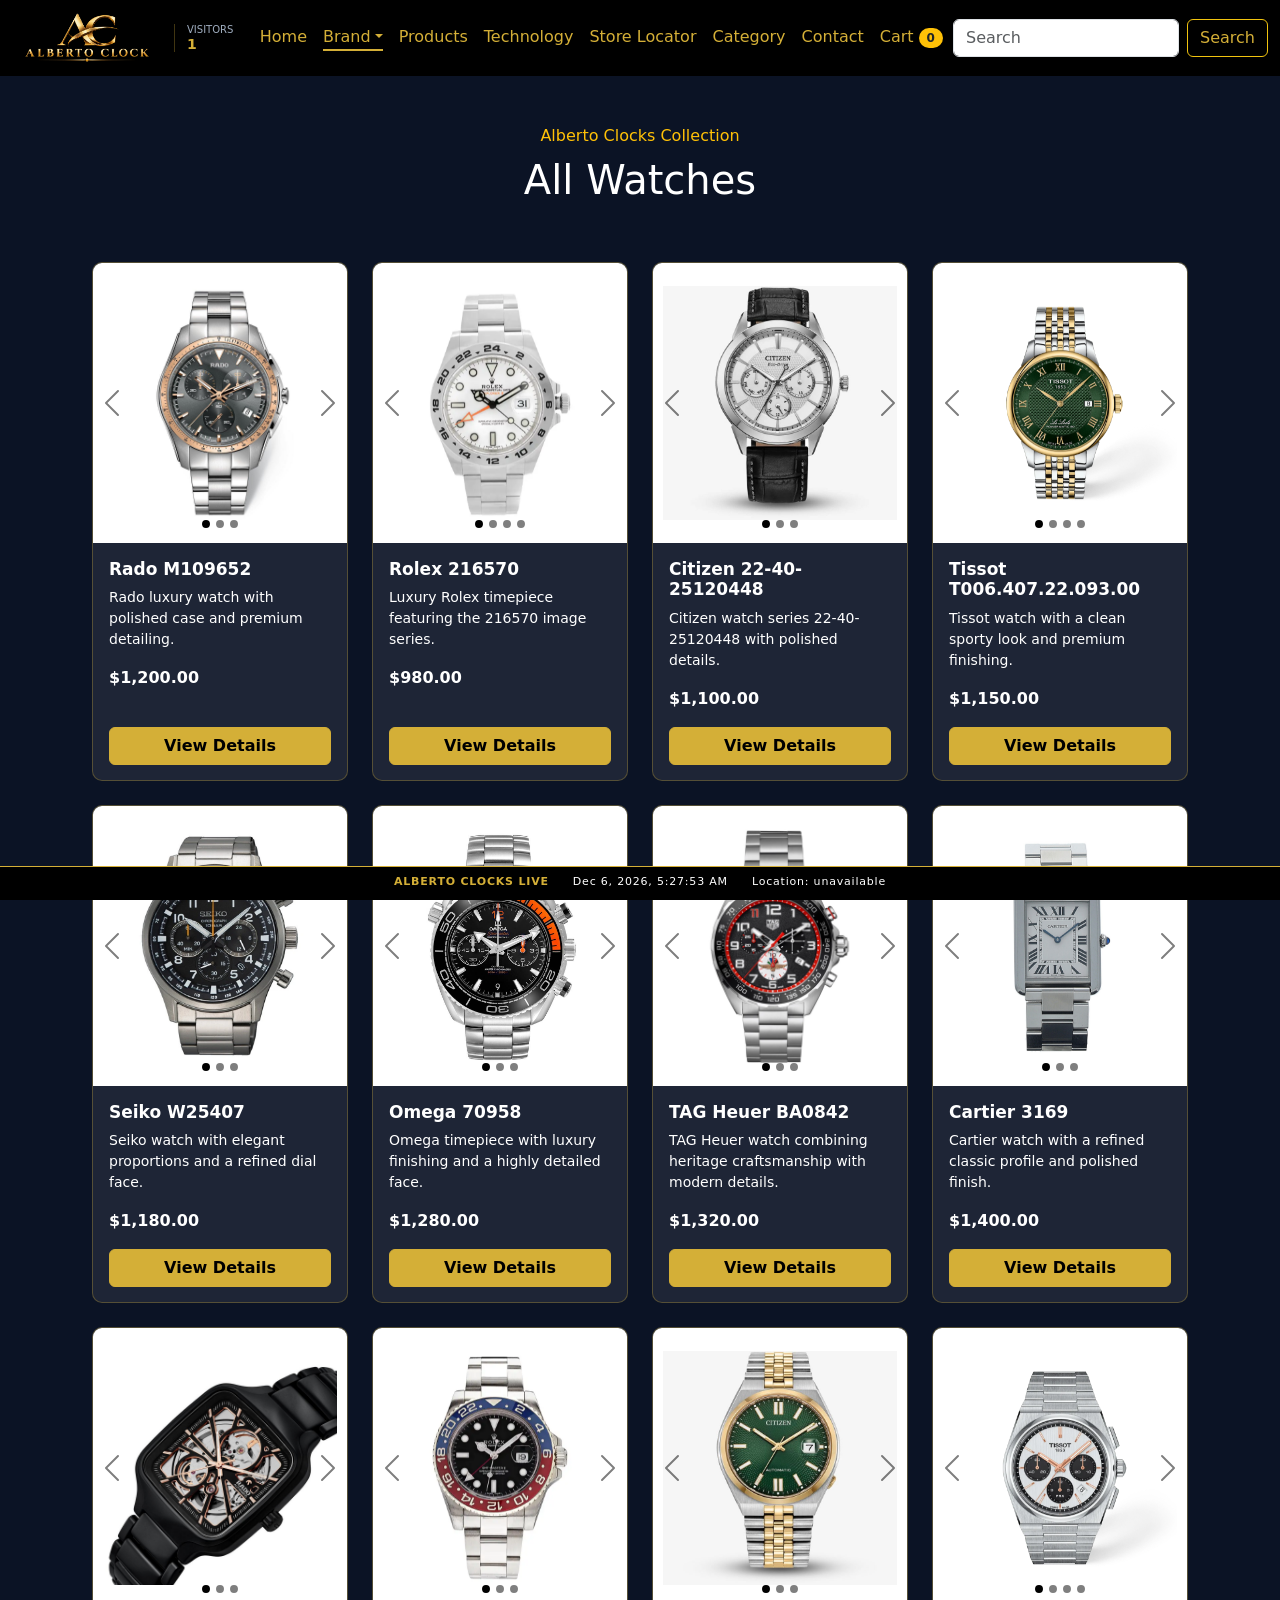
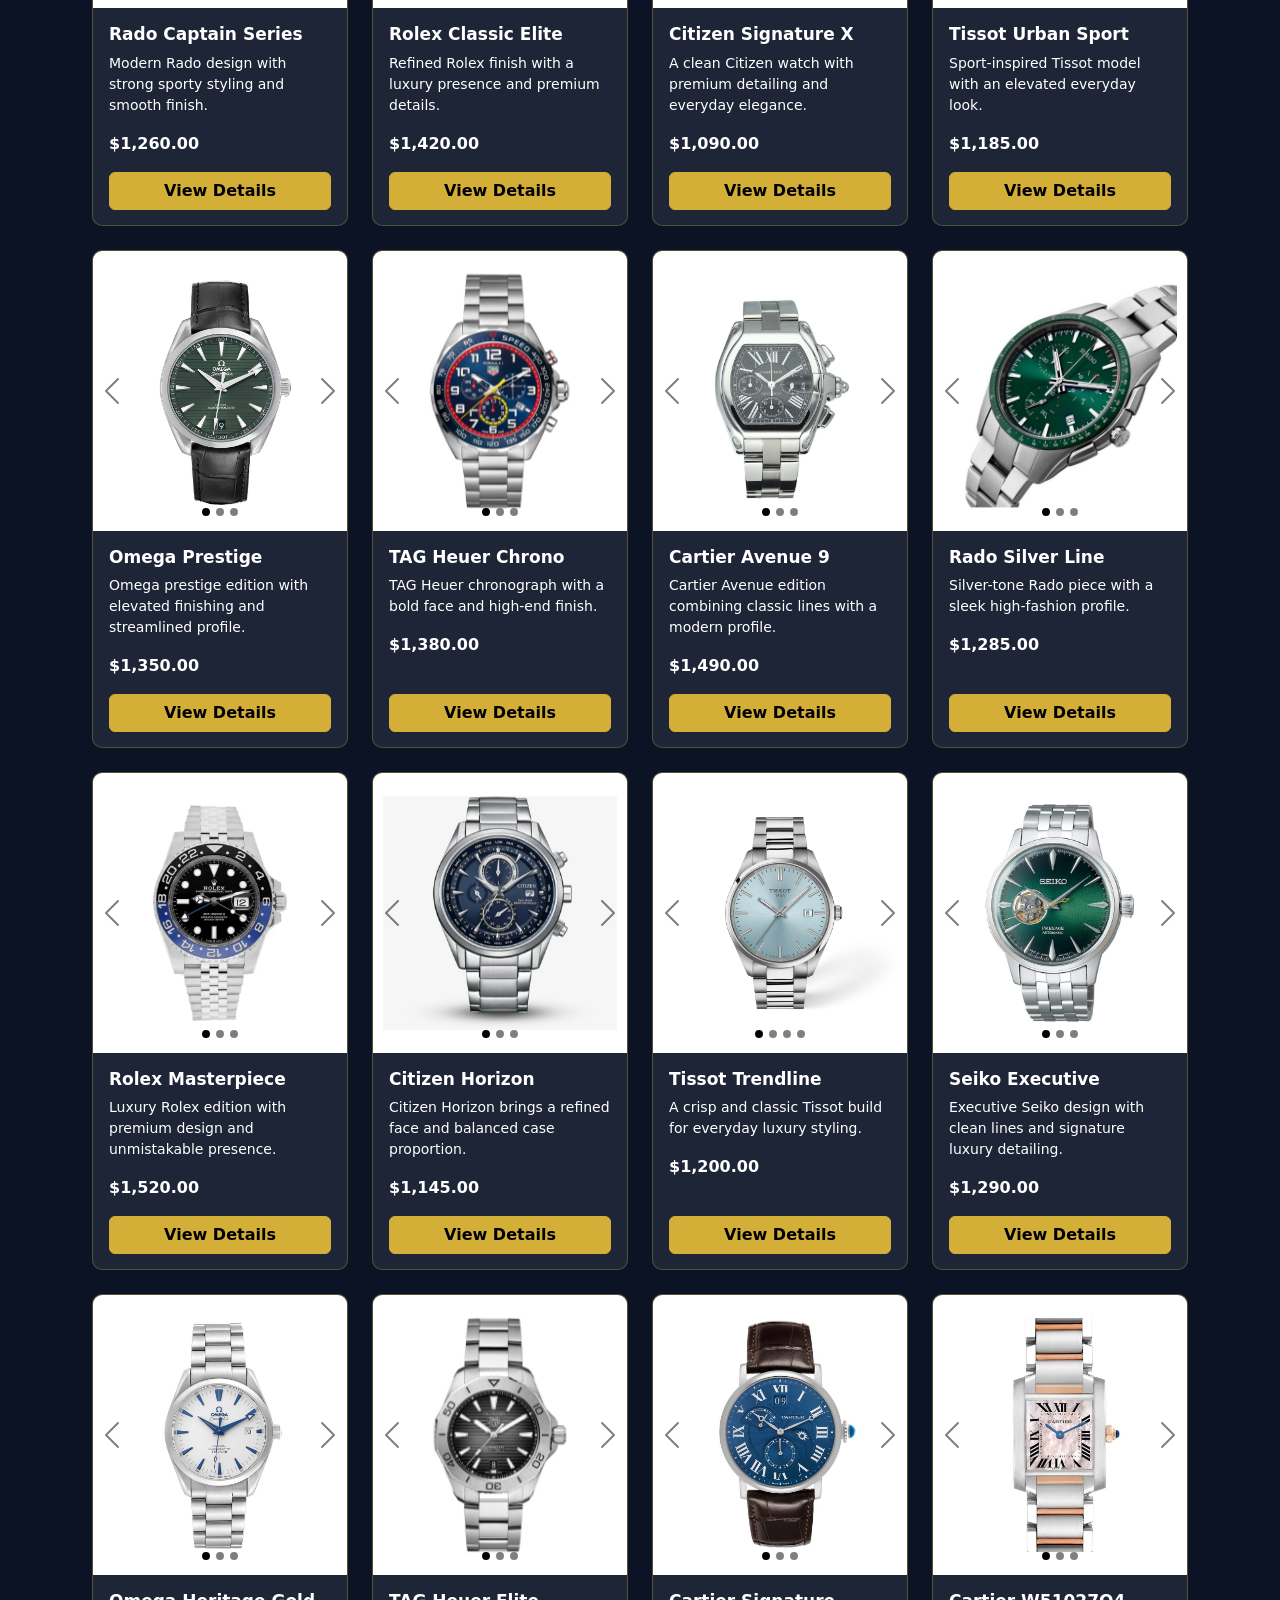
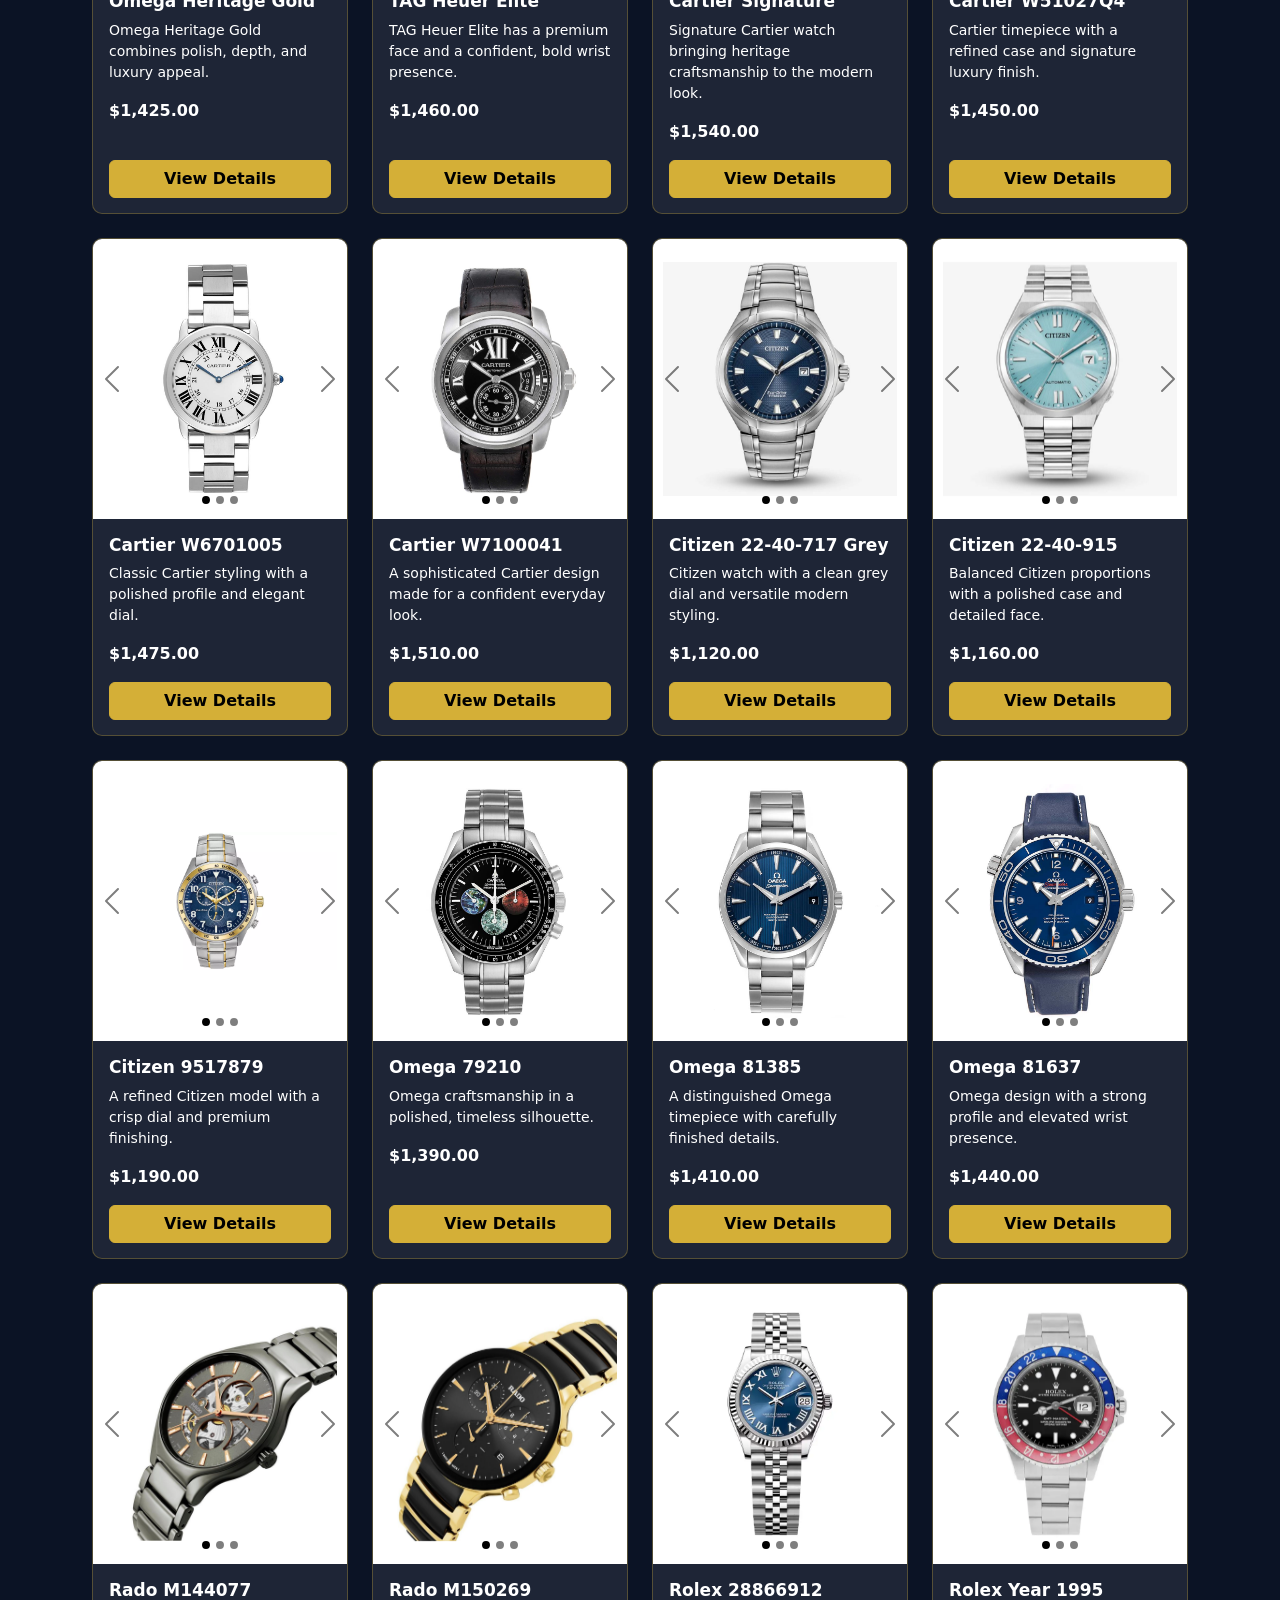
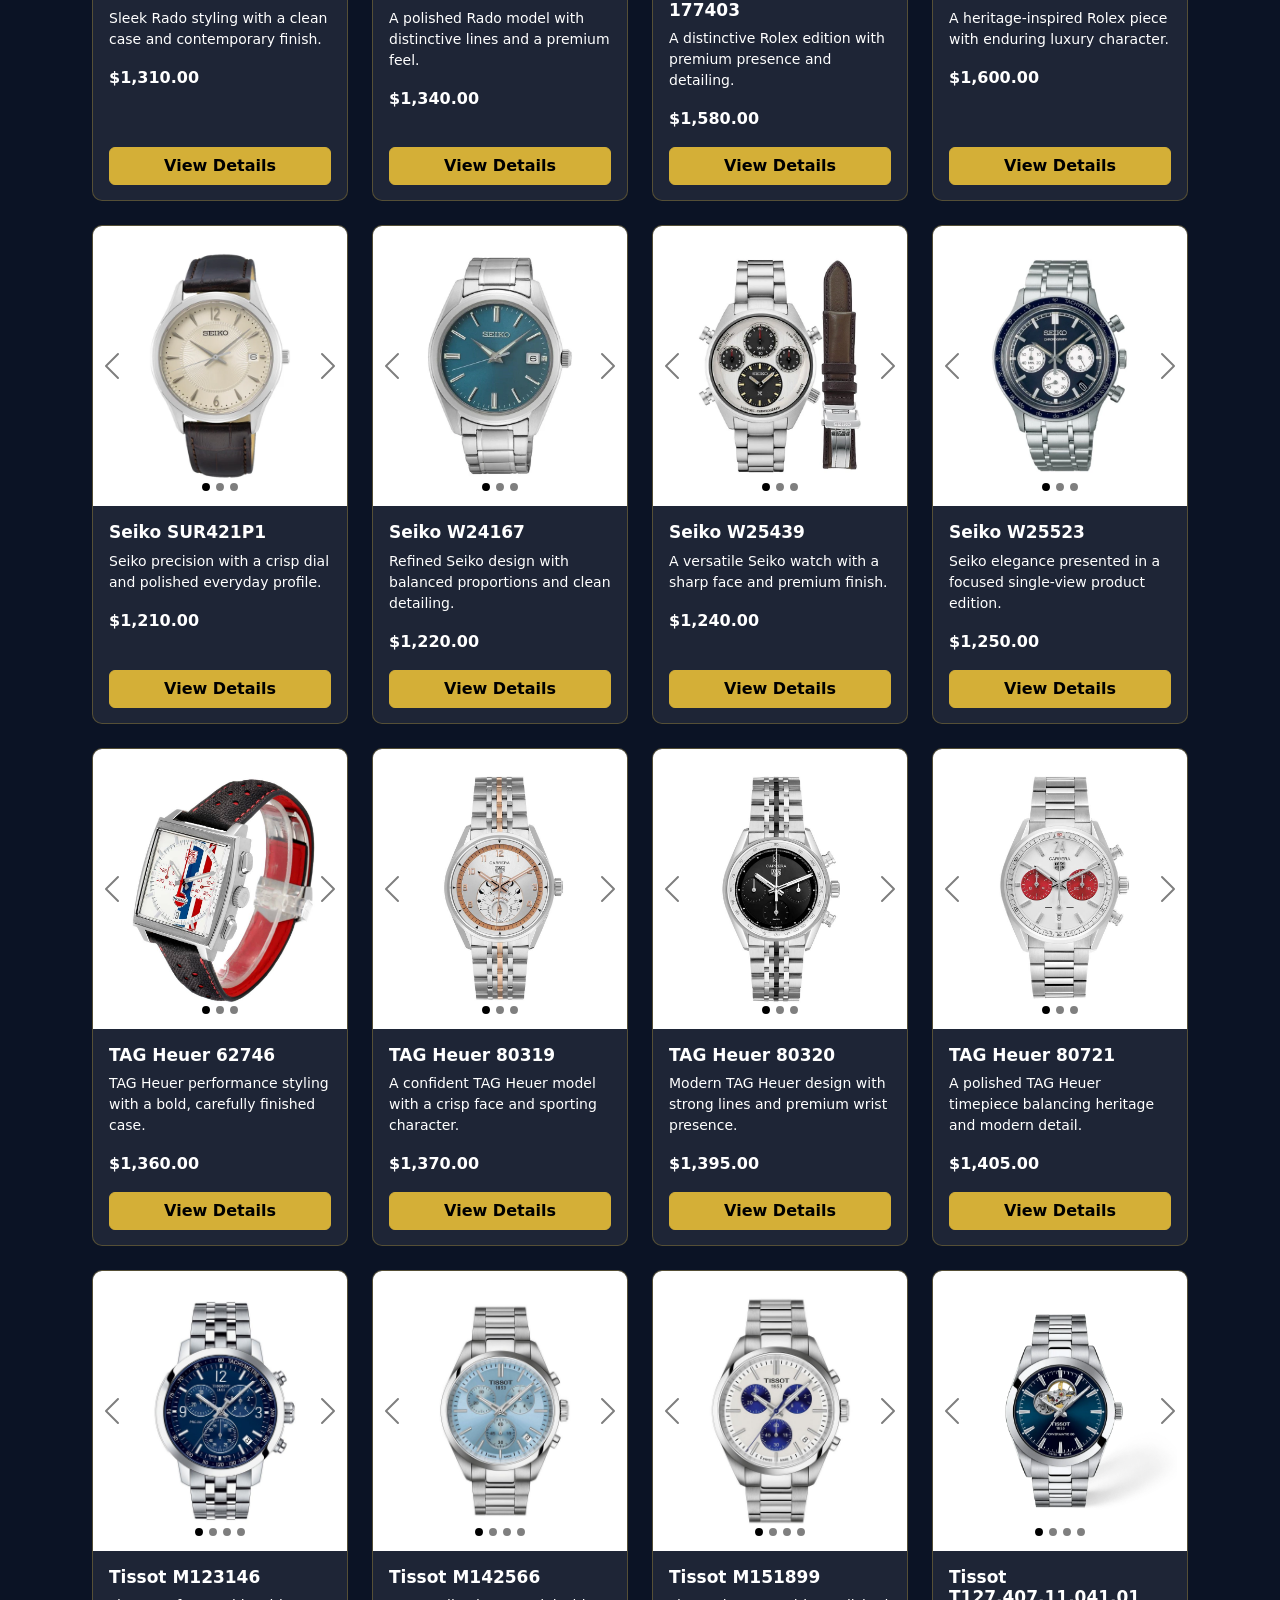
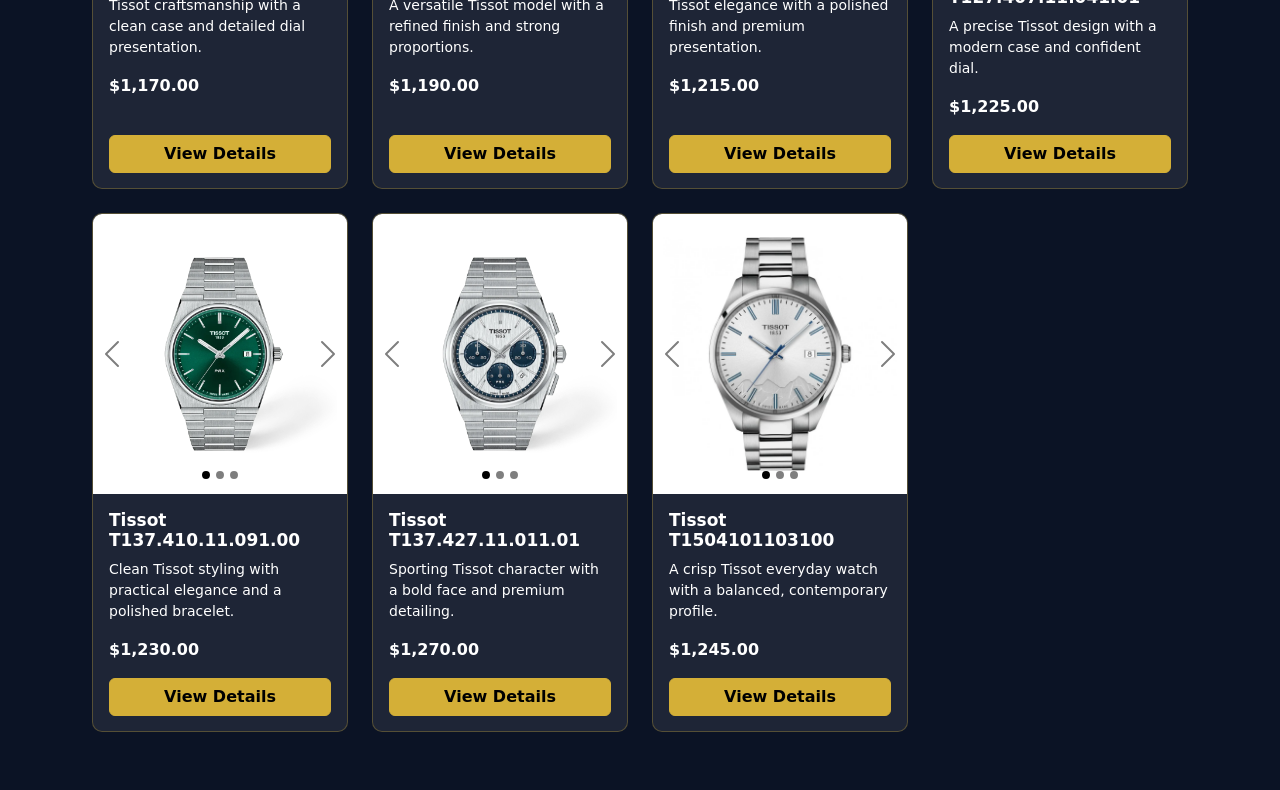
==== brand.html @ b08af7c0 "changes" ====
<!DOCTYPE html>
<html lang="en">
<head>
    <meta charset="UTF-8" />
    <meta name="viewport" content="width=device-width, initial-scale=1.0" />
    <title>Brand Watches - Alberto Clocks</title>
    <link href="https://cdn.jsdelivr.net/npm/bootstrap@5.3.8/dist/css/bootstrap.min.css" rel="stylesheet" />
    <link rel="stylesheet" href="style.css" />
</head>
<body data-brand-page="true">
    <nav class="navbar navbar-expand-lg">
        <div class="container-fluid">
            <a class="navbar-brand" href="index.html"><img src="Logo/logo.png" class="logo" alt="Alberto Clocks logo"></a>
            <button class="navbar-toggler" type="button" data-bs-toggle="collapse" data-bs-target="#navbarSupportedContent" aria-controls="navbarSupportedContent" aria-expanded="false" aria-label="Toggle navigation">
                <span class="navbar-toggler-icon"></span>
            </button>
            <div class="collapse navbar-collapse" id="navbarSupportedContent">
                <ul class="navbar-nav mx-auto mb-2 mb-lg-0">
                    <li class="nav-item"><a class="nav-link" href="index.html">Home</a></li>
                    <li class="nav-item dropdown">
                        <a class="nav-link dropdown-toggle active" href="#" role="button" data-bs-toggle="dropdown">Brand</a>
                        <ul class="dropdown-menu luxury-dropdown">
                            <li><a class="dropdown-item" href="brand.html?brand=Rado">Rado</a></li>
                            <li><a class="dropdown-item" href="brand.html?brand=Rolex">Rolex</a></li>
                            <li><a class="dropdown-item" href="brand.html?brand=Seiko">Seiko</a></li>
                            <li><a class="dropdown-item" href="brand.html?brand=Cartier">Cartier</a></li>
                            <li><a class="dropdown-item" href="brand.html?brand=Citizen">Citizen</a></li>
                            <li><a class="dropdown-item" href="brand.html?brand=Omega">Omega</a></li>
                            <li><a class="dropdown-item" href="brand.html?brand=TAG%20Heuer">TAG Heuer</a></li>
                            <li><a class="dropdown-item" href="brand.html?brand=Tissot">Tissot</a></li>
                        </ul>
                    </li>
                    <li class="nav-item"><a class="nav-link" href="index.html#product-cards">Products</a></li>
                    <li class="nav-item"><a class="nav-link" href="index.html#technology">Technology</a></li>
                    <li class="nav-item"><a class="nav-link" href="index.html#store-locator">Store Locator</a></li>
                    <li class="nav-item"><a class="nav-link" href="index.html#categories">Category</a></li>
                    <li class="nav-item"><a class="nav-link" href="contact.html">Contact</a></li>
                    <li class="nav-item"><a class="nav-link" href="cart.html">Cart <span class="badge rounded-pill bg-warning text-dark" data-cart-count>0</span></a></li>
                </ul>
                <form class="d-flex" role="search">
                    <input class="form-control me-2" type="search" placeholder="Search" aria-label="Search" />
                    <button class="btn btnsear" type="submit">Search</button>
                </form>
            </div>
        </div>
    </nav>

    <main class="container py-5">
        <div class="text-center mb-5">
            <p class="text-warning mb-2">Alberto Clocks Collection</p>
            <h1 data-product-heading>Brand Watches</h1>
        </div>
        <section class="products-section">
            <div class="row row-cols-2 row-cols-md-3 row-cols-xl-4 g-4" id="product-cards"></div>
        </section>
    </main>

    <script src="script.js" type="module"></script>
    <script src="https://cdn.jsdelivr.net/npm/bootstrap@5.3.8/dist/js/bootstrap.bundle.min.js"></script>
</body>
</html>
---- style.css ----
* {
    padding: 0;
    margin: 0;
    box-sizing: border-box;
}

:root {
    --bg-primary: #0b1325;
    --bg-secondary: #141824;
    --bg-card: #1e2536;
    --accent-gold: #d4af37;
    --accent-gold-hover: #f1c40f;
    --text-main: #ffffff;
    --text-muted: #a0aec0;
    --border-gold: rgba(212, 175, 55, 0.3);
}

html {
    scroll-behavior: smooth;
}

body {
    background-color: var(--bg-primary);
    color: var(--text-main);
    overflow-x: hidden;
}

.navbar {
    position: sticky;
    top: 0;
    z-index: 1030;
    background-color: #000;
    transition: all 0.3s ease;
}

.navbar-nav .nav-link,
.navbar-nav .dropdown-toggle,
.navbar .dropdown-menu,
.navbar .dropdown-item {
    color: var(--accent-gold) !important;
}

.navbar .dropdown-menu {
    background-color: #000;
    border: 1px solid var(--accent-gold);
}

.navbar .dropdown-item {
    background-color: #000;
}

.navbar .dropdown-item:hover,
.navbar .dropdown-item:focus {
    background-color: var(--accent-gold);
    color: #000 !important;
}

.navbar-toggler {
    border: 1px solid var(--accent-gold) !important;
    background: transparent;
    padding: 0.35rem 0.5rem;
    transition: all 0.3s ease;
}

.navbar-toggler:hover {
    background-color: var(--accent-gold);
    border-color: #000 !important;
}

.navbar-toggler:focus {
    box-shadow: 0 0 0 0.2rem rgba(212, 175, 55, 0.25);
}

.navbar-toggler-icon {
    background-image: none !important;
    width: 1.5rem;
    height: 1.5rem;
    border: 2px solid var(--accent-gold);
    border-radius: 0.35rem;
    position: relative;
    display: inline-block;
    transition: all 0.3s ease;
}

.navbar-toggler:hover .navbar-toggler-icon {
    border-color: #000;
}

.navbar-toggler-icon::before {
    content: "";
    position: absolute;
    left: 0.25rem;
    right: 0.25rem;
    top: 50%;
    height: 2px;
    background: var(--accent-gold);
    transform: translateY(-50%);
    box-shadow: 0 -0.45rem 0 var(--accent-gold), 0 0.45rem 0 var(--accent-gold);
    transition: all 0.3s ease;
}

.navbar-toggler:hover .navbar-toggler-icon::before {
    background: #000;
    box-shadow: 0 -0.45rem 0 #000, 0 0.45rem 0 #000;
}

.nav-link {
    color: var(--accent-gold) !important;
    position: relative;
    display: inline-block;
    padding: 0 !important;
    border-bottom: 2px solid transparent;
    transition: all 0.3s ease;
}

.nav-link:hover {
    color: var(--accent-gold) !important;
    border-bottom-color: var(--accent-gold);
}

.nav-link.active {
    border-bottom-color: var(--accent-gold);
}

.navbar-nav .nav-item {
    margin: 0 0.5rem;
}

.logo {
    height: 50px;
    width: 150px;
    object-fit: contain;
}

.hero {
    height: fit-content;
    width: 100vw;
    position: relative;
    overflow: hidden;
}


.product-card {
    background-color: var(--bg-card);
    border: 1px solid var(--border-gold);
    transition: all 0.3s ease;
    overflow: hidden;
    color: #fff;
}

.product-card .card-body,
.product-card .card-title,
.product-card .card-text,
.product-card .fw-bold {
    color: #fff !important;
}

.product-card:hover {
    border-color: var(--accent-gold);
    transform: translateY(-5px);
    box-shadow: 0 10px 25px rgba(0, 0, 0, 0.35);
}

.btn-gold {
    background-color: var(--accent-gold);
    color: #000;
    font-weight: bold;
    border: 1px solid var(--accent-gold);
    transition: all 0.3s ease;
}

.btn-gold:hover {
    background-color: var(--accent-gold-hover);
    color: #000;
    border-color: var(--accent-gold-hover);
    transform: translateY(-2px);
}

.ctrc img {
    height: 150px;
    padding: 10px;
    object-fit: contain;
}

@media (max-width: 768px) {

    .logo {
        height: 45px;
        width: 130px;
    }

    .hero {
        width: 100%;
    }

    .ctrc img {
        height: 120px;
    }

}


@media (max-width: 576px) {

    .logo {
        height: 40px;
        width: 120px;
    }

    .ctrc img {
        height: 100px;
        padding: 8px;
    }

    .category-section {
        padding: 40px 14px 52px;
    }

    .category-heading {
        align-items: start;
        flex-direction: column;
        gap: 14px;
    }

    .category-grid {
        display: flex;
        flex-direction: column;
    }

    .category-tile,
    .category-tile-wide {
        height: 220px;
    }

}

.centr {
    display: flex;
    justify-content: center;
}

.btnsear {
    border-color: #f1c40f;
    font-weight: 500;
    color: #d4af37;
}

.btnsear:hover {
    background-color: #f1c40f;
    font-weight: 500;
    color: black;
}

.announcement-message {
    animation: announcement-pulse 3s ease-in-out infinite;
    color: var(--accent-gold);
    font-size: 12px;
    font-weight: 700;
    letter-spacing: 1.5px;
    padding: 12px 16px;
    text-transform: uppercase;
}

@keyframes announcement-pulse {
    0%, 100% { opacity: 0.65; }
    50% { opacity: 1; }
}

@media (prefers-reduced-motion: reduce) {
    .announcement-message,
    .live-ticker-track {
        animation: none;
    }
}

.products-section {
    padding: 10px;
}

.product-page-section {
    padding-bottom: 80px;
}

.product-pagination {
    margin-top: 28px;
    padding: 8px 0 12px;
}

.category-section {
    padding: 56px 24px 72px;
    max-width: 1400px;
    margin: 0 auto;
}

.category-heading {
    display: flex;
    align-items: end;
    justify-content: space-between;
    gap: 24px;
    margin-bottom: 24px;
}

.category-heading h1 {
    margin: 0;
    text-align: left;
}

.section-kicker {
    color: var(--accent-gold);
    font-size: 12px;
    letter-spacing: 2px;
    margin: 0 0 8px;
    text-transform: uppercase;
}

.category-view-all {
    border-bottom: 1px solid var(--accent-gold);
    color: #fff;
    padding-bottom: 5px;
    text-decoration: none;
    white-space: nowrap;
}

.category-view-all span {
    color: var(--accent-gold);
    font-size: 20px;
    margin-left: 6px;
}

.category-grid {
    display: grid;
    gap: 16px;
    grid-template-columns: 1.35fr 1fr 1fr;
    grid-template-rows: repeat(2, 230px);
}

.category-tile {
    border: 1px solid var(--border-gold);
    color: #fff;
    min-height: 0;
    overflow: hidden;
    position: relative;
    text-decoration: none;
}

.category-tile-wide {
    grid-row: span 2;
}

.category-tile img {
    height: 100%;
    object-fit: cover;
    object-position: center;
    transition: transform 0.5s ease;
    width: 100%;
}

.category-overlay {
    background: linear-gradient(180deg, rgba(0, 0, 0, 0.05) 25%, rgba(0, 0, 0, 0.85) 100%);
    inset: 0;
    position: absolute;
}

.category-copy {
    bottom: 22px;
    display: flex;
    flex-direction: column;
    left: 22px;
    position: absolute;
    right: 18px;
}

.category-copy small {
    color: var(--accent-gold);
    font-size: 11px;
    letter-spacing: 1.5px;
    margin-bottom: 5px;
    text-transform: uppercase;
}

.category-copy strong {
    font-size: 23px;
    line-height: 1.1;
}

.category-copy em {
    font-size: 13px;
    font-style: normal;
    margin-top: 10px;
    opacity: 0.85;
}

.category-tile:hover {
    border-color: var(--accent-gold);
    color: #fff;
}

.category-tile:hover img {
    transform: scale(1.06);
}

/* Product Card */
.products-section .card {
    overflow: hidden;
    border-radius: 10px;
    transition: all 0.3s ease;
}

.products-section .card:hover {
    transform: translateY(-5px);
    box-shadow: 0 8px 20px rgba(0, 0, 0, 0.15);
}

/* Carousel */
.products-section .carousel {
    position: relative;
    background: #fff;
}

.products-section .carousel-item {
    height: 280px;
}

/* Product Images */
.products-section .carousel-item img {
    width: 100%;
    height: 280px;
    object-fit: contain;
    padding: 10px;
}

/* Carousel Caption */
.products-section .carousel-caption {
    background: rgba(0, 0, 0, 0.65);
    border-radius: 5px;
    padding: 5px 8px;
    bottom: 25px;
}

.products-section .carousel-caption h5 {
    font-size: 14px;
    margin: 0;
}

.products-section .carousel-caption p {
    font-size: 11px;
    margin: 2px 0 0;
}

/* Indicators */
.products-section .carousel-indicators {
    margin-bottom: 5px;
}

.products-section .carousel-indicators button {
    width: 8px;
    height: 8px;
    border-radius: 50%;
}

/* Card Body */
.products-section .card-title {
    font-size: 17px;
    font-weight: 600;
}

.products-section .card-text {
    font-size: 14px;
    line-height: 1.5;
}

/* Card Footer */
.products-section .card-footer {
    background: transparent;
    border: 0;
    padding-top: 0;
    padding-bottom: 15px;
}

.product-carousel-image,
.detail-main-image,
.detail-thumb,
.cart-product-image {
    object-fit: contain;
    background: #ffffff;
    border-radius: 12px;
    display: block;
    margin: 0 auto;
}

.product-carousel-image {
    height: 220px;
    width: 100%;
    padding: 10px;
}

.detail-main-image {
    width: 100%;
    height: 430px;
    padding: 12px;
}

.detail-thumb {
    width: 100%;
    height: 120px;
    padding: 8px;
    border: 2px solid transparent;
    cursor: pointer;
    flex: 1 1 0;
    min-width: 0;
}

#product-detail .row {
    display: flex;
    flex-wrap: nowrap;
    align-items: stretch;
}

#product-detail .col-md-4,
#product-detail .col-6 {
    display: flex;
    align-items: stretch;
}

.cart-product-image {
    border: 1px solid rgba(212, 175, 55, 0.28);
    width: 150px;
    height: 150px;
    padding: 8px;
}

.cart-page {
    min-height: calc(100vh - 92px);
}

.cart-page > .d-flex h1 {
    color: var(--accent-gold);
    font-size: 2.4rem;
}

.cart-item-row {
    background: linear-gradient(135deg, rgba(30, 37, 54, 0.96), rgba(20, 24, 36, 0.96));
    border: 1px solid rgba(212, 175, 55, 0.28);
    border-radius: 8px;
    color: #fff;
    display: grid !important;
    grid-template-columns: minmax(0, 1fr) 140px 150px;
    column-gap: 24px;
    align-items: center !important;
    justify-content: initial !important;
    padding: 16px !important;
    min-height: 208px;
    transition: border-color 0.25s ease, box-shadow 0.25s ease;
}

.cart-item-product,
.cart-item-quantity,
.cart-item-total {
    min-width: 0;
}

.cart-item-product {
    align-items: center;
    display: grid !important;
    gap: 14px !important;
    grid-template-columns: 150px minmax(0, 1fr);
    width: 100%;
}

.cart-item-product > div {
    min-width: 0;
}

.cart-item-quantity {
    justify-content: center;
    justify-self: center;
    width: 140px;
}

.cart-item-total {
    justify-self: end;
    width: 150px;
}

.cart-item-row:hover {
    border-color: rgba(212, 175, 55, 0.72);
    box-shadow: 0 12px 28px rgba(0, 0, 0, 0.22);
}

.cart-item-row h5 {
    color: #fff;
    font-size: 17px;
    line-height: 1.35;
    margin-bottom: 6px !important;
}

.cart-item-row .text-muted {
    color: var(--text-muted) !important;
    font-size: 13px;
    letter-spacing: 0.8px;
    text-transform: uppercase;
}

.cart-item-row p {
    margin-bottom: 0;
}

.cart-item-row .btn {
    align-items: center;
    display: inline-flex;
    height: 34px;
    justify-content: center;
    min-width: 38px;
}

.cart-item-row .qty-value {
    color: var(--accent-gold);
    font-weight: 700;
    min-width: 24px;
    text-align: center;
}

.cart-item-row .text-md-end p {
    color: var(--accent-gold);
    font-size: 17px;
}

.cart-item-row [data-remove-from-cart] {
    background: transparent;
    border: 1px solid rgba(220, 53, 69, 0.45);
    border-radius: 4px;
    color: #ff8f98 !important;
    display: inline-flex;
    font-size: 13px;
    line-height: 1;
    padding: 7px 10px !important;
    text-decoration: none;
    transition: background-color 0.25s ease, border-color 0.25s ease, color 0.25s ease, transform 0.25s ease;
}

.cart-item-row [data-remove-from-cart]:hover,
.cart-item-row [data-remove-from-cart]:focus-visible {
    background: rgba(220, 53, 69, 0.16);
    border-color: #ff6b78;
    color: #ffb0b6 !important;
    transform: translateY(-1px);
}

.summary-box {
    background: linear-gradient(145deg, #1e2536, #141824);
    border: 1px solid rgba(212, 175, 55, 0.35);
    box-shadow: 0 18px 42px rgba(0, 0, 0, 0.22);
    color: #fff;
}

.summary-box h4 {
    color: var(--accent-gold);
    font-size: 22px;
}

.summary-box hr {
    border-color: rgba(212, 175, 55, 0.35);
    opacity: 1;
}

.checkout-form {
    color: #fff;
}

.checkout-form .form-label {
    color: #f5f5f5;
    font-weight: 600;
    margin-bottom: 8px;
}

.checkout-form .form-control {
    background: rgba(255, 255, 255, 0.04);
    border: 1px solid rgba(212, 175, 55, 0.35);
    color: #fff;
}

.checkout-form .form-control::placeholder {
    color: rgba(255, 255, 255, 0.55);
}

.checkout-form .form-control:focus {
    background: rgba(255, 255, 255, 0.06);
    border-color: var(--accent-gold);
    box-shadow: 0 0 0 0.2rem rgba(212, 175, 55, 0.15);
    color: #fff;
}

.payment-option {
    display: flex;
    align-items: center;
    gap: 10px;
    padding: 10px 12px;
    margin-bottom: 8px;
    border: 1px solid rgba(212, 175, 55, 0.25);
    border-radius: 8px;
    background: rgba(255, 255, 255, 0.02);
}

.payment-option input {
    accent-color: var(--accent-gold);
}

.payment-option label {
    margin: 0;
    color: #fff;
}

.order-confirmation-modal {
    background: linear-gradient(145deg, #1e2536, #141824);
    border: 1px solid var(--accent-gold);
    color: #fff;
}

.order-confirmation-modal h2 {
    color: var(--accent-gold);
    margin-bottom: 12px;
}

.order-confirmation-modal p:not(.section-kicker) {
    color: var(--text-muted);
    line-height: 1.7;
}

.order-confirmation-icon {
    align-items: center;
    border: 2px solid var(--accent-gold);
    border-radius: 50%;
    color: var(--accent-gold);
    display: flex;
    font-size: 32px;
    height: 64px;
    justify-content: center;
    margin: 0 auto 20px;
    width: 64px;
}

.contact-page {
    background-color: #0d1220;
    background-image: linear-gradient(rgba(212, 175, 55, 0.035) 1px, transparent 1px),
        linear-gradient(90deg, rgba(212, 175, 55, 0.035) 1px, transparent 1px);
    background-size: 44px 44px;
    max-width: 1180px;
    min-height: calc(100vh - 92px);
    padding-bottom: 110px !important;
    padding-top: 88px !important;
}

.contact-title {
    color: var(--accent-gold);
    font-size: 3rem;
    font-weight: 700;
    letter-spacing: 0.02em;
    line-height: 1.1;
    margin-bottom: 24px;
}

.contact-intro,
.contact-details {
    color: var(--text-muted);
    line-height: 1.8;
}

.contact-intro {
    font-size: 17px;
    max-width: 540px;
}

.contact-details {
    border-left: 1px solid var(--border-gold);
    margin: 30px 0;
    padding-left: 18px;
}

.contact-details li {
    align-items: flex-start;
    display: flex;
    gap: 14px;
    margin-bottom: 18px;
}

.contact-details li:last-child {
    margin-bottom: 0;
}

.contact-details li > i {
    align-items: center;
    background: rgba(212, 175, 55, 0.1);
    border: 1px solid rgba(212, 175, 55, 0.45);
    border-radius: 50%;
    color: var(--accent-gold);
    display: inline-flex;
    font-size: 18px;
    flex: 0 0 30px;
    height: 30px;
    justify-content: center;
    margin-top: 0;
    width: 30px;
}

.contact-details li span {
    display: grid;
    gap: 2px;
}

.contact-details a {
    color: var(--text-muted);
    text-decoration: none;
    transition: color 0.2s ease;
}

.contact-details a:hover,
.contact-details a:focus-visible {
    color: var(--accent-gold);
}

.contact-details strong {
    color: var(--accent-gold);
    font-size: 12px;
    letter-spacing: 1px;
    text-transform: uppercase;
}

.contact-response {
    align-items: center;
    color: var(--text-muted);
    display: flex;
    font-size: 13px;
    gap: 8px;
    margin: -10px 0 30px;
}

.contact-response i {
    align-items: center;
    background: rgba(212, 175, 55, 0.1);
    border: 1px solid rgba(212, 175, 55, 0.35);
    border-radius: 50%;
    color: var(--accent-gold);
    display: inline-flex;
    font-size: 12px;
    height: 21px;
    justify-content: center;
    width: 21px;
}

.social-links {
    display: flex;
    flex-wrap: wrap;
    gap: 12px;
}

.social-heading {
    color: var(--text-main);
    font-size: 12px;
    font-weight: 700;
    letter-spacing: 1.8px;
    margin: 0 0 12px;
    text-transform: uppercase;
}

.social-links a {
    align-items: center;
    background: rgba(255, 255, 255, 0.035);
    border: 1px solid rgba(212, 175, 55, 0.4);
    color: var(--text-muted);
    display: inline-flex;
    gap: 8px;
    padding: 9px 13px;
    text-decoration: none;
    transition: background-color 0.3s ease, border-color 0.3s ease, color 0.3s ease, transform 0.3s ease;
}

.social-links a:hover,
.social-links a:focus-visible {
    background-color: var(--accent-gold);
    border-color: var(--accent-gold);
    color: #000;
    transform: translateY(-2px);
}

.social-links a:hover i,
.social-links a:focus-visible i {
    border-color: #000;
    color: #000;
}

.social-links i {
    align-items: center;
    border: 1px solid var(--accent-gold);
    border-radius: 50%;
    color: var(--accent-gold);
    display: inline-flex;
    font-size: 14px;
    height: 27px;
    justify-content: center;
    width: 27px;
}

.contact-form-card {
    background: linear-gradient(145deg, #1e2536, #141824);
    border: 1px solid var(--border-gold) !important;
    box-shadow: 0 24px 60px rgba(0, 0, 0, 0.3);
    color: #fff;
    padding: 36px !important;
}

.contact-form-card h2 {
    color: var(--accent-gold);
}

.contact-form-card .form-label {
    color: #f5f5f5;
    font-weight: 600;
}

.contact-form-card .form-control {
    background: rgba(255, 255, 255, 0.04);
    border: 1px solid rgba(212, 175, 55, 0.35);
    color: #fff;
}

.contact-form-card .form-control::placeholder {
    color: rgba(255, 255, 255, 0.55);
}

.contact-form-card .form-control:focus {
    background: rgba(255, 255, 255, 0.06);
    border-color: var(--accent-gold);
    box-shadow: 0 0 0 0.2rem rgba(212, 175, 55, 0.15);
    color: #fff;
}

/* Mobile */
@media (max-width: 767px) {

    .cart-item-row {
        grid-template-columns: 1fr;
    }

    .cart-item-product,
    .cart-item-quantity,
    .cart-item-total {
        justify-self: stretch;
        width: 100%;
    }

    .cart-item-product {
        grid-template-columns: 96px minmax(0, 1fr);
    }

    .cart-product-image {
        height: 96px;
        width: 96px;
    }

    .cart-item-total {
        text-align: center !important;
    }

    .products-section .carousel-item {
        height: 300px;
    }

    .products-section .carousel-item img {
        height: 300px;
    }

    .products-section .carousel-caption {
        display: none !important;
    }
}














.bottom {
    background: linear-gradient(135deg, #080b14 0%, #151b2b 100%);
    border-bottom: 1px solid var(--border-gold);
    border-top: 1px solid var(--border-gold);
    display: flex;
    justify-content: center;
    padding: 76px 24px 84px;
    width: 100%;
}

.botm {
    max-width: 820px;
    text-align: center;
    width: 100%;
}

.botm h1 {
    color: var(--accent-gold);
    font-size: 3.25rem;
    margin: 0 0 28px;
}

.botm p {
    color: var(--text-muted);
    font-size: 16px;
    line-height: 1.8;
    margin: 0 auto 18px;
}

.botm p:first-of-type {
    color: var(--text-main);
    font-size: 20px;
    margin-bottom: 28px;
}

.botm b,
.botm strong {
    color: var(--accent-gold);
}

.navbar-brand {
    align-items: center;
    display: inline-flex;
    gap: 12px;
}

.visitor-count {
    border-left: 1px solid var(--border-gold);
    color: var(--text-muted);
    font-size: 10px;
    line-height: 1.2;
    padding-left: 12px;
    text-transform: uppercase;
    white-space: nowrap;
}

.visitor-count strong {
    color: var(--accent-gold);
    display: block;
    font-size: 14px;
}

.nav-link.active,
.nav-link:focus {
    color: var(--accent-gold) !important;
}

.navbar-nav .nav-item {
    animation: menu-fade-in 0.5s ease both;
}

@keyframes menu-fade-in {
    from { opacity: 0; transform: translateY(-5px); }
    to { opacity: 1; transform: translateY(0); }
}

.lineup-section,
.information-section,
.store-section {
    margin: 0 auto;
    max-width: 1400px;
    padding: 56px 24px 24px;
}

.lineup-section {
    scroll-margin-top: 90px;
}

.lineup-heading {
    align-items: end;
    display: flex;
    gap: 24px;
    justify-content: space-between;
}

.lineup-heading h1,
.information-section h2,
.store-section h2 {
    margin: 0;
}

.technology-heading {
    margin: 0 auto;
    max-width: 1400px;
    padding: 56px 24px 0;
    scroll-margin-top: 90px;
}

.lineup-note,
.store-section p:not(.section-kicker),
.information-grid p {
    color: var(--text-muted);
}

.lineup-controls {
    display: flex;
    flex-wrap: wrap;
    gap: 10px;
    margin-top: 24px;
}

.lineup-filter {
    background: transparent;
    border: 1px solid var(--border-gold);
    color: #fff;
    cursor: pointer;
    padding: 10px 18px;
    transition: background-color 0.3s ease, color 0.3s ease;
}

.lineup-filter:hover,
.lineup-filter.active {
    background: var(--accent-gold);
    color: #000;
}

.information-section {
    border-top: 1px solid var(--border-gold);
    display: grid;
    gap: 32px;
    grid-template-columns: minmax(220px, 0.7fr) 1.3fr;
    margin-top: 28px;
    padding-top: 64px;
}

.information-grid {
    display: grid;
    gap: 16px;
    grid-template-columns: repeat(3, 1fr);
}

.information-grid article {
    border-left: 1px solid var(--border-gold);
    padding-left: 18px;
}

.information-grid h3 {
    font-size: 18px;
    margin: 14px 0 10px;
}

.information-grid p {
    font-size: 14px;
    line-height: 1.6;
}

.info-number {
    color: var(--accent-gold);
    font-size: 12px;
    letter-spacing: 2px;
}

.store-section {
    align-items: center;
    border-top: 1px solid var(--border-gold);
    display: grid;
    gap: 32px;
    grid-template-columns: minmax(0, 1fr) auto;
    justify-content: space-between;
    padding-bottom: 64px;
    padding-top: 56px;
    scroll-margin-top: 90px;
}

.store-section .technology-heading {
    grid-column: 1 / -1;
    padding: 0;
    width: 100%;
}

.store-section address {
    border: 1px solid var(--border-gold);
    color: var(--text-muted);
    line-height: 1.8;
    margin: 0;
    min-width: 260px;
    padding: 20px 24px;
}

.store-section address strong,
.store-section address a {
    color: var(--accent-gold);
}

.site-footer {
    align-items: center;
    border-top: 1px solid var(--border-gold);
    display: flex;
    justify-content: space-between;
    padding: 28px 24px 92px;
}

.site-footer strong { color: var(--accent-gold); }
.site-footer nav { display: flex; flex-wrap: wrap; gap: 18px; }
.site-footer a { color: var(--text-muted); text-decoration: none; }
.site-footer a:hover { color: var(--accent-gold); }

.product-modal-content {
    background: var(--bg-card);
    border: 1px solid var(--border-gold);
    color: #fff;
}

.modal-product-grid {
    display: grid;
    gap: 28px;
    grid-template-columns: minmax(220px, 0.9fr) 1.1fr;
}

.modal-product-image {
    background: #fff;
    height: 280px;
    object-fit: contain;
    padding: 14px;
    width: 100%;
}

.modal-product-description,
.modal-product-meta { color: var(--text-muted); line-height: 1.6; }
.modal-product-price { color: var(--accent-gold); font-size: 26px; font-weight: 700; }

.live-ticker {
    background: #000;
    border-top: 1px solid var(--accent-gold);
    bottom: 0;
    color: #fff;
    font-size: 11px;
    letter-spacing: 0.8px;
    min-height: 34px;
    overflow: hidden;
    padding: 7px 16px;
    position: fixed;
    width: 100%;
    z-index: 1040;
}

.live-ticker-track {
    align-items: center;
    animation: ticker-scroll 20s linear infinite;
    display: flex;
    gap: 24px;
    justify-content: center;
    min-width: max-content;
}

.live-ticker-track span:first-child { color: var(--accent-gold); font-weight: 700; }

@keyframes ticker-scroll {
    from { transform: translateX(100vw); }
    to { transform: translateX(-100%); }
}

@media (max-width: 767px) {
    .lineup-heading,
    .store-section,
    .site-footer {
        align-items: start;
        flex-direction: column;
    }

    .information-section,
    .information-grid,
    .modal-product-grid,
    .store-section {
        grid-template-columns: 1fr;
    }

    .store-section address {
        min-width: 0;
        width: 100%;
    }

    .botm h1 {
        font-size: 2.25rem;
    }

    .live-ticker {
        font-size: 9px;
        white-space: nowrap;
    }

    .live-ticker-track { gap: 10px; justify-content: start; }
}
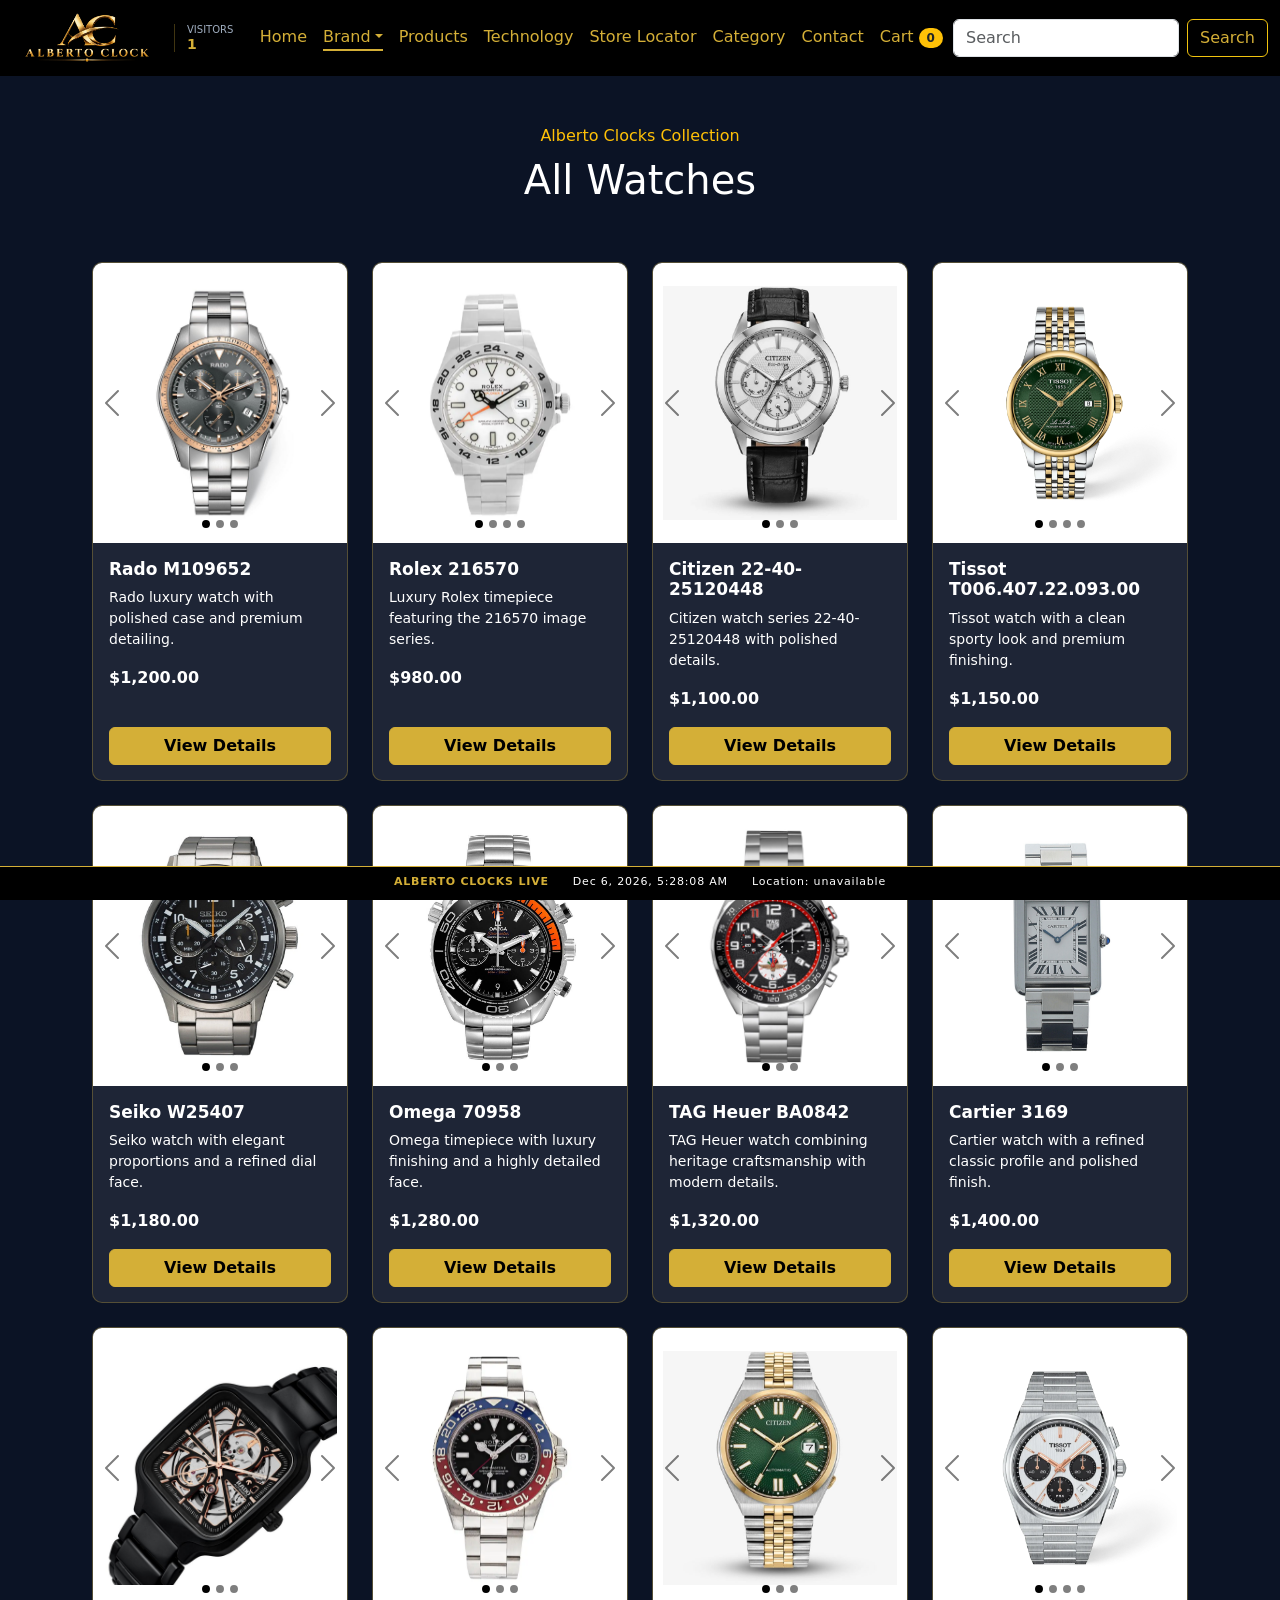
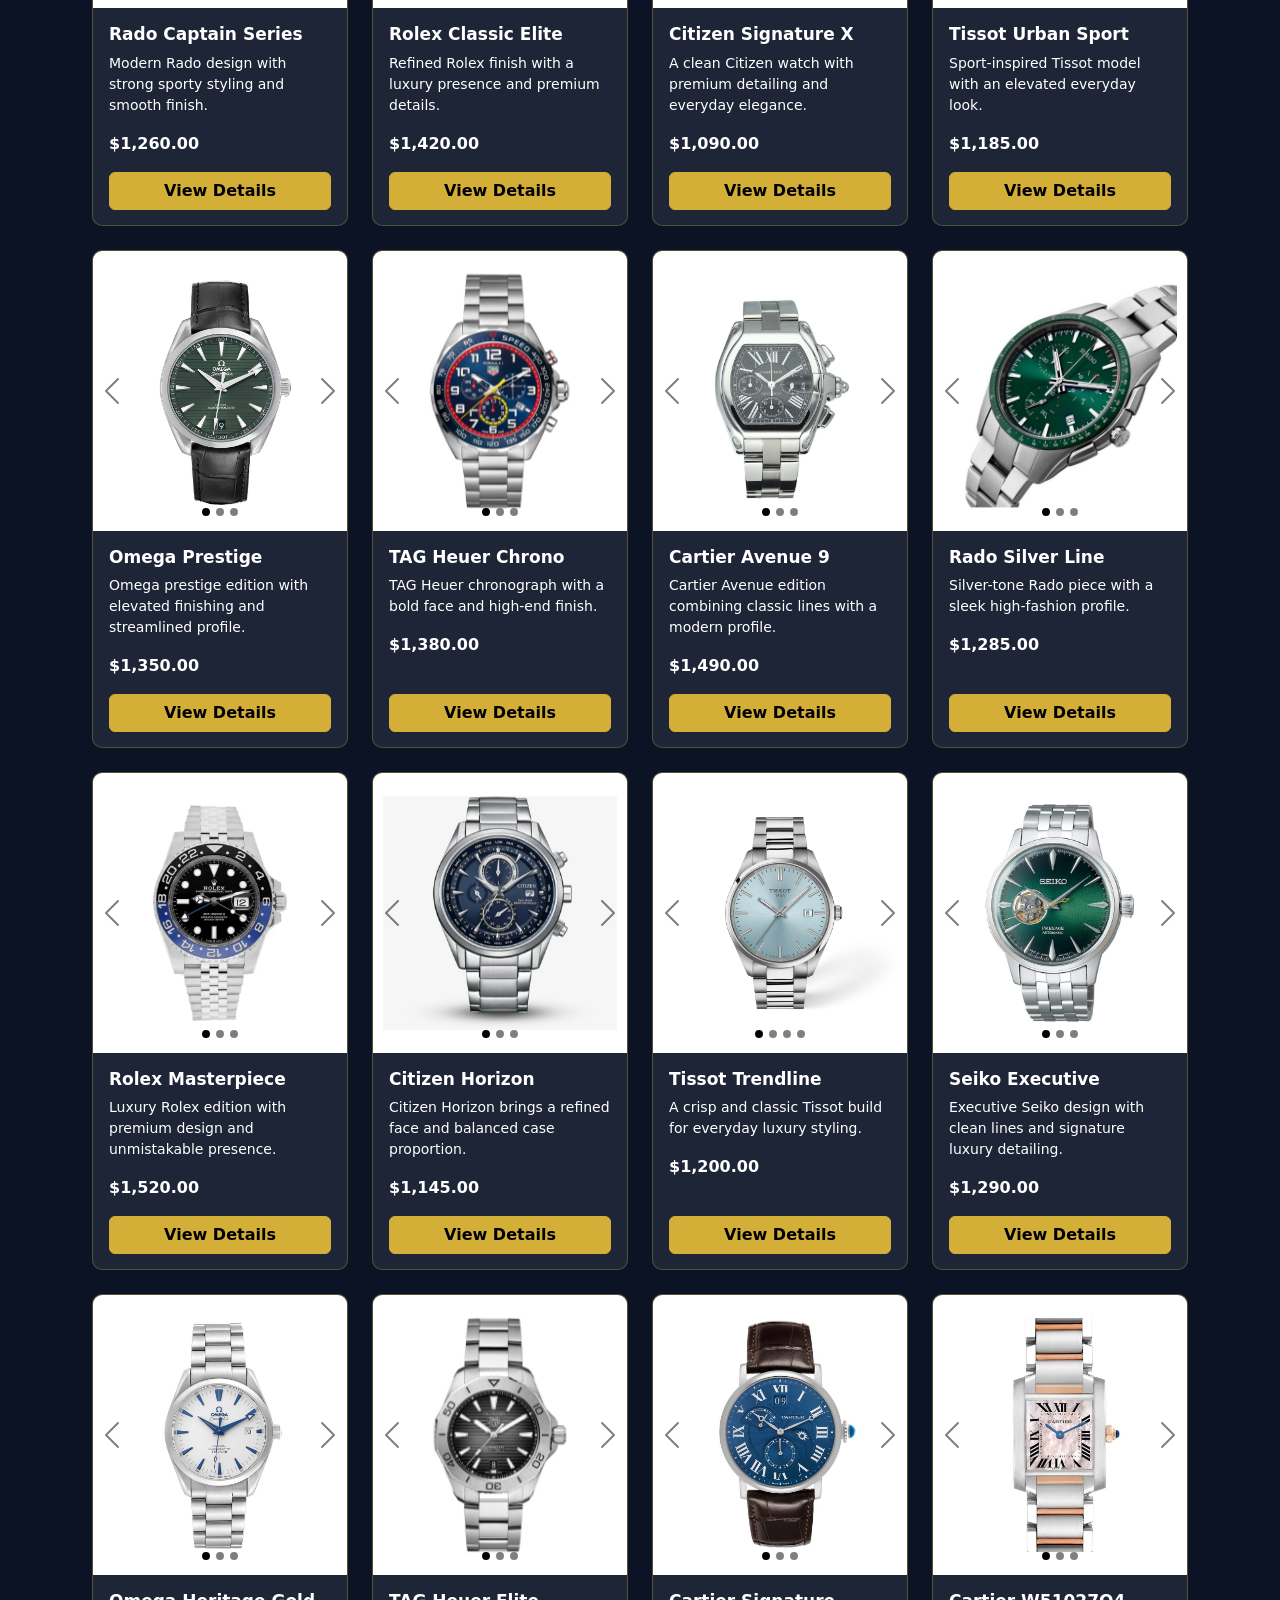
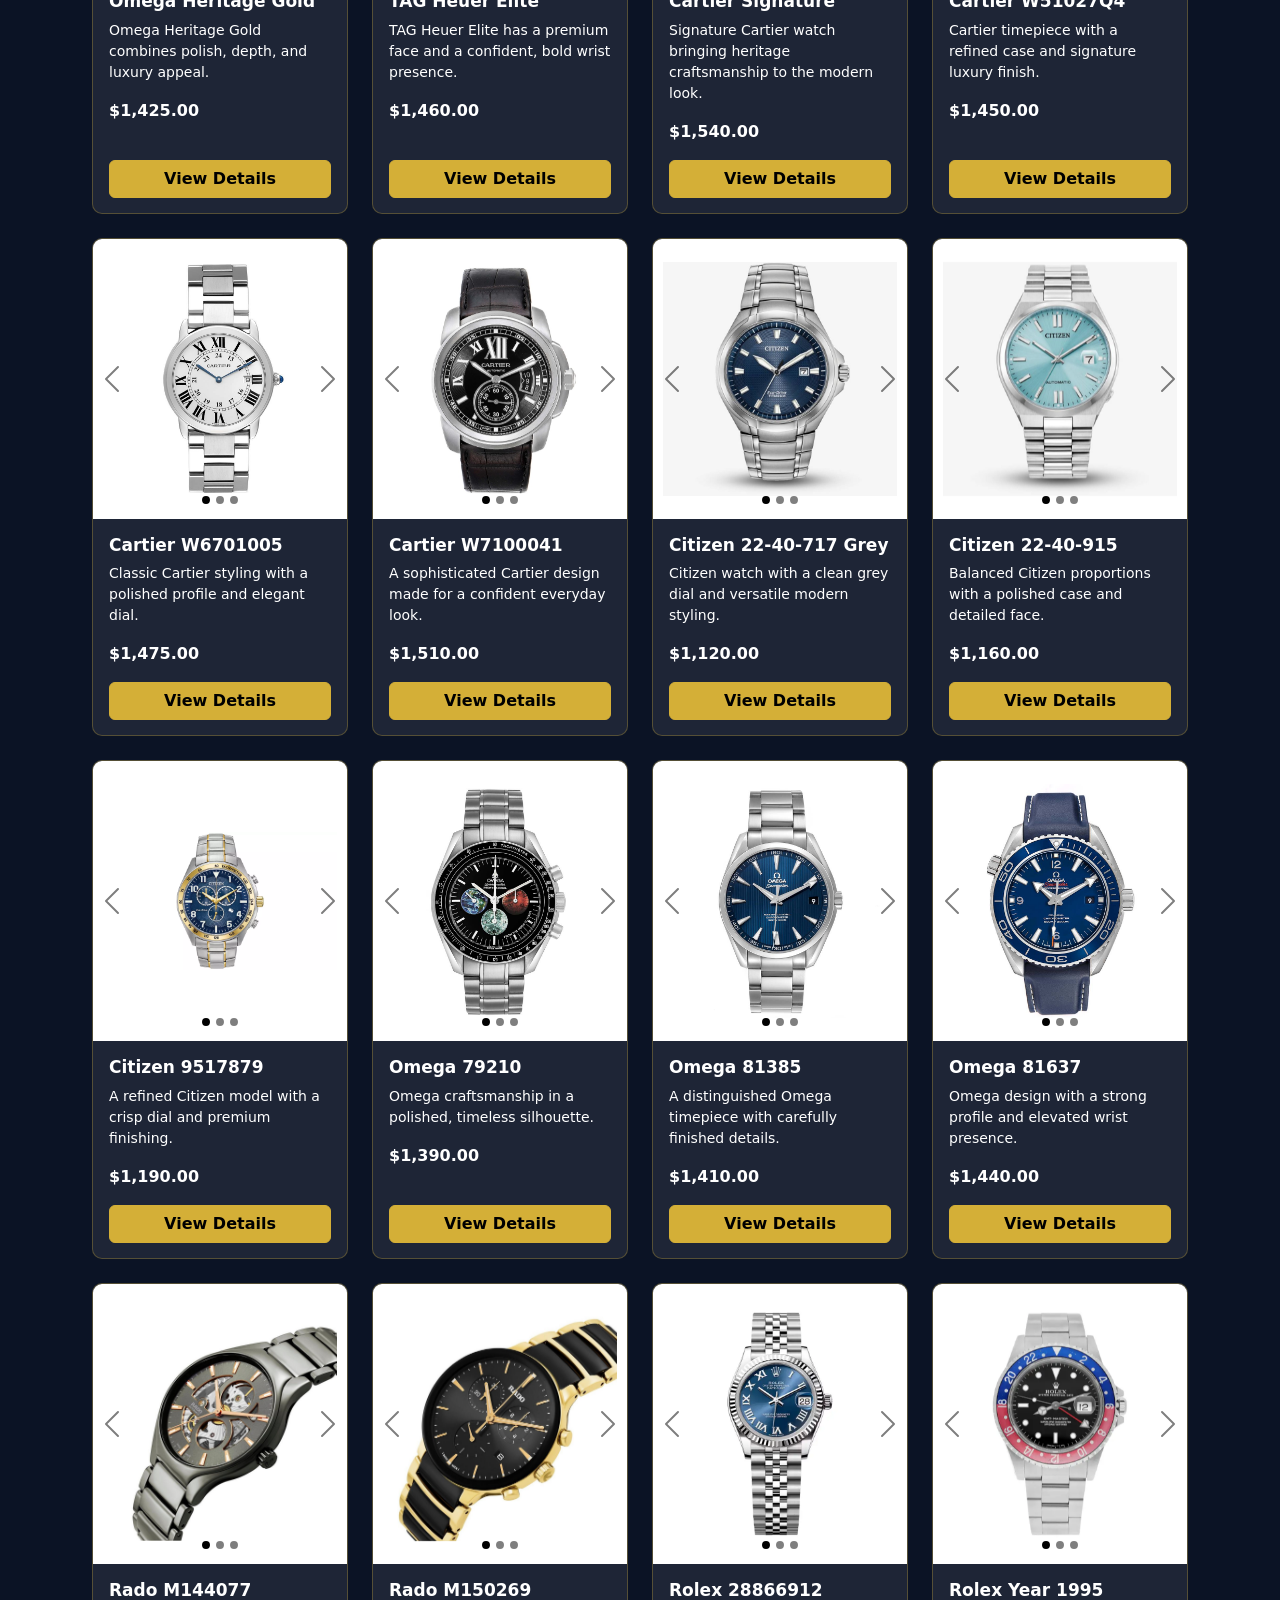
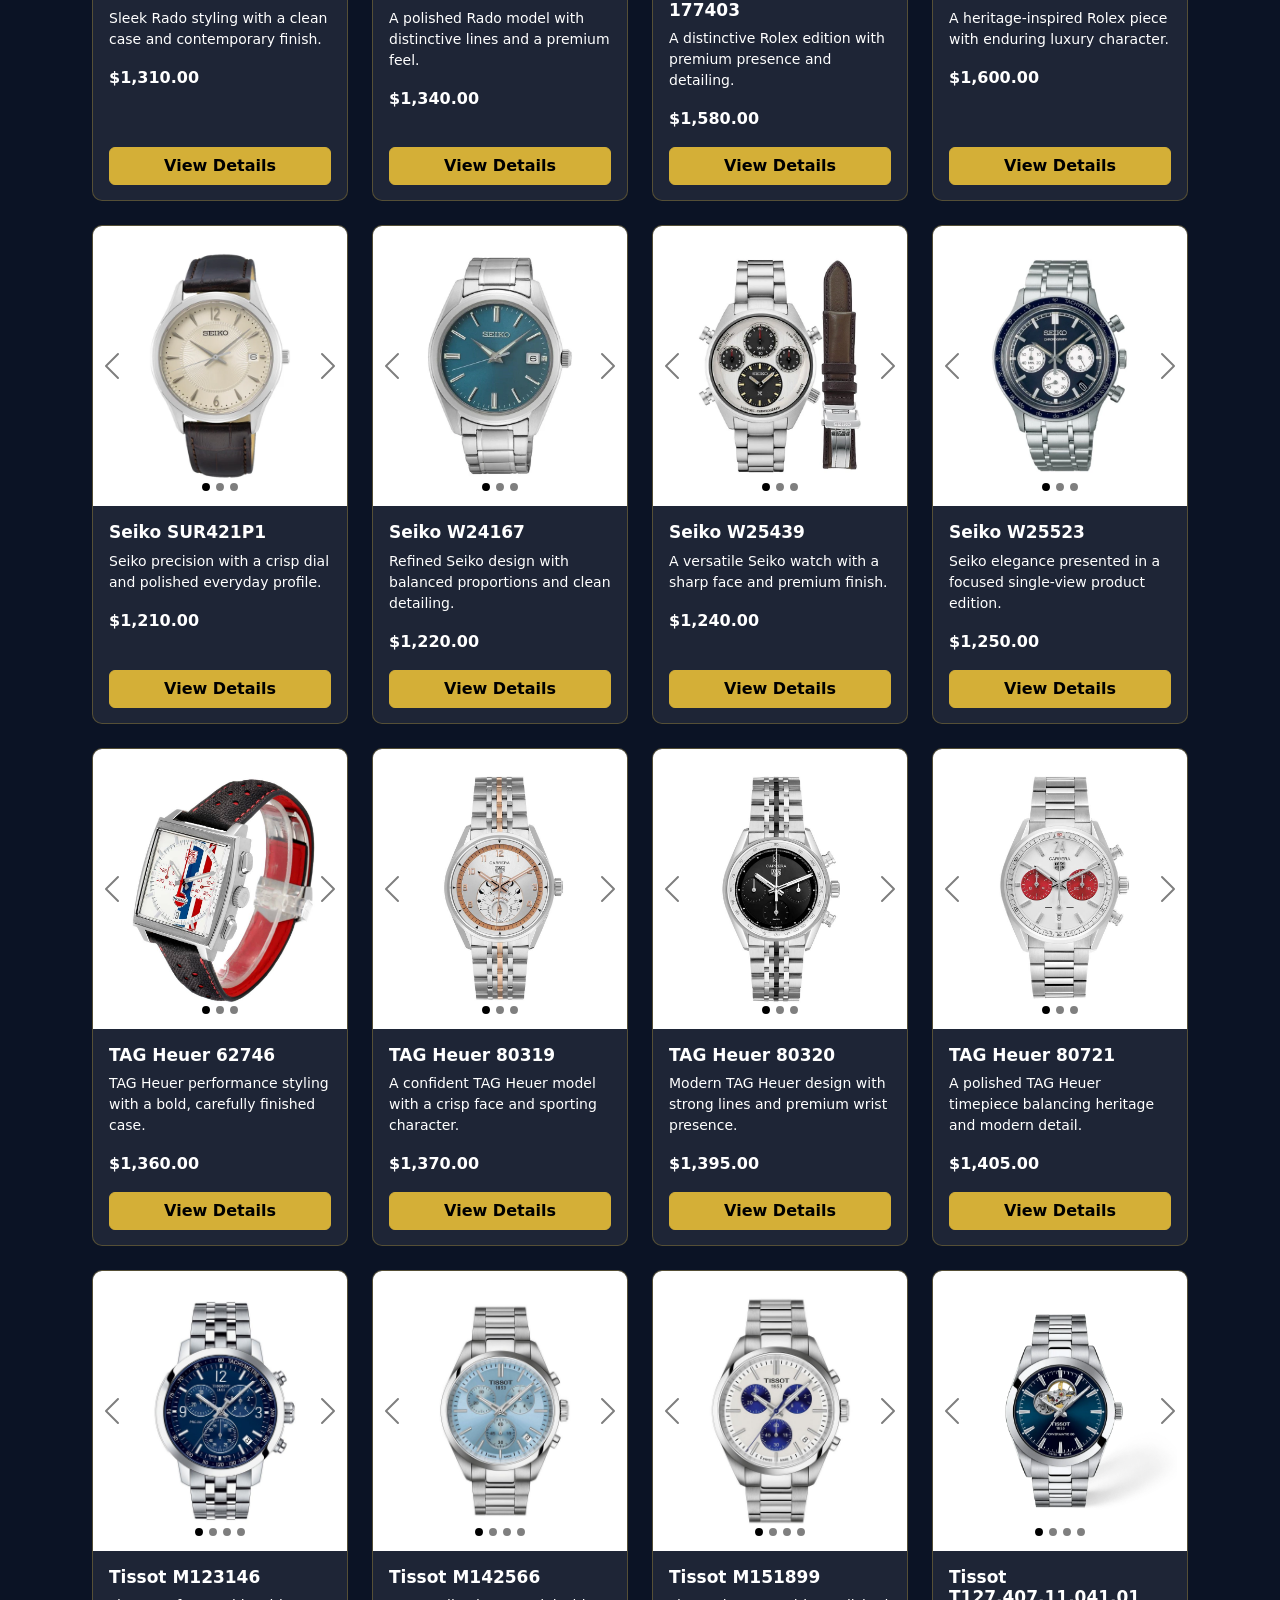
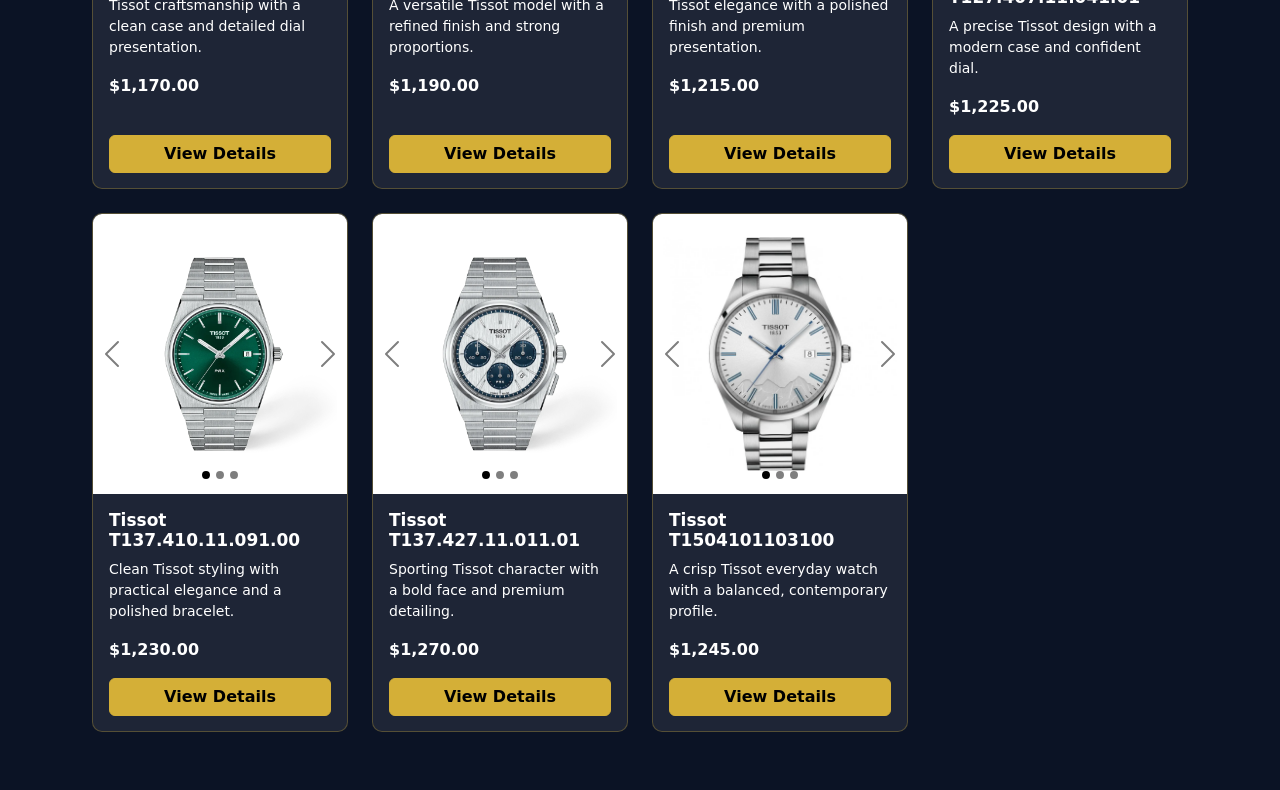
==== commit 62af91a3: "ok" ====
--- a/brand.html
+++ b/brand.html
@@ -3,6 +3,7 @@
 <head>
     <meta charset="UTF-8" />
     <meta name="viewport" content="width=device-width, initial-scale=1.0" />
+    <link rel="icon" href="Logo/logo.png" type="image/png">
     <title>Brand Watches - Alberto Clocks</title>
     <link href="https://cdn.jsdelivr.net/npm/bootstrap@5.3.8/dist/css/bootstrap.min.css" rel="stylesheet" />
     <link rel="stylesheet" href="style.css" />
--- a/style.css
+++ b/style.css
@@ -223,13 +223,39 @@
     }
 
     .category-grid {
-        display: flex;
-        flex-direction: column;
-    }
-
-    .category-tile,
+        display: grid;
+        gap: 10px;
+        grid-template-columns: repeat(3, minmax(0, 1fr));
+        grid-template-rows: 170px 125px;
+    }
+
     .category-tile-wide {
-        height: 220px;
+        grid-column: 1 / -1;
+        grid-row: auto;
+    }
+
+    .category-tile {
+        height: auto;
+    }
+
+    .category-copy {
+        bottom: 12px;
+        left: 12px;
+        right: 10px;
+    }
+
+    .category-copy small {
+        font-size: 9px;
+        letter-spacing: 1px;
+    }
+
+    .category-copy strong {
+        font-size: 14px;
+    }
+
+    .category-copy em {
+        font-size: 10px;
+        margin-top: 5px;
     }
 
 }
@@ -1260,6 +1286,58 @@
 }
 
 @media (max-width: 767px) {
+    .products-section .card {
+        border-radius: 7px;
+    }
+
+    .products-section .carousel-item,
+    .products-section .carousel-item img {
+        height: 220px;
+    }
+
+    .products-section .carousel-item img {
+        padding: 6px;
+    }
+
+    .products-section .card-body {
+        padding: 10px;
+    }
+
+    .products-section .card-title {
+        font-size: 14px;
+    }
+
+    .products-section .card-text {
+        font-size: 12px;
+        line-height: 1.35;
+    }
+
+    .products-section .card-footer {
+        padding-bottom: 10px;
+    }
+
+    .modal-dialog {
+        margin: 0.6rem;
+    }
+
+    .product-modal-content .modal-header,
+    .product-modal-content .modal-body {
+        padding: 0.75rem;
+    }
+
+    .modal-product-grid {
+        gap: 14px;
+    }
+
+    .modal-product-image {
+        height: 190px;
+        padding: 8px;
+    }
+
+    .modal-product-price {
+        font-size: 21px;
+    }
+
     .lineup-heading,
     .store-section,
     .site-footer {
